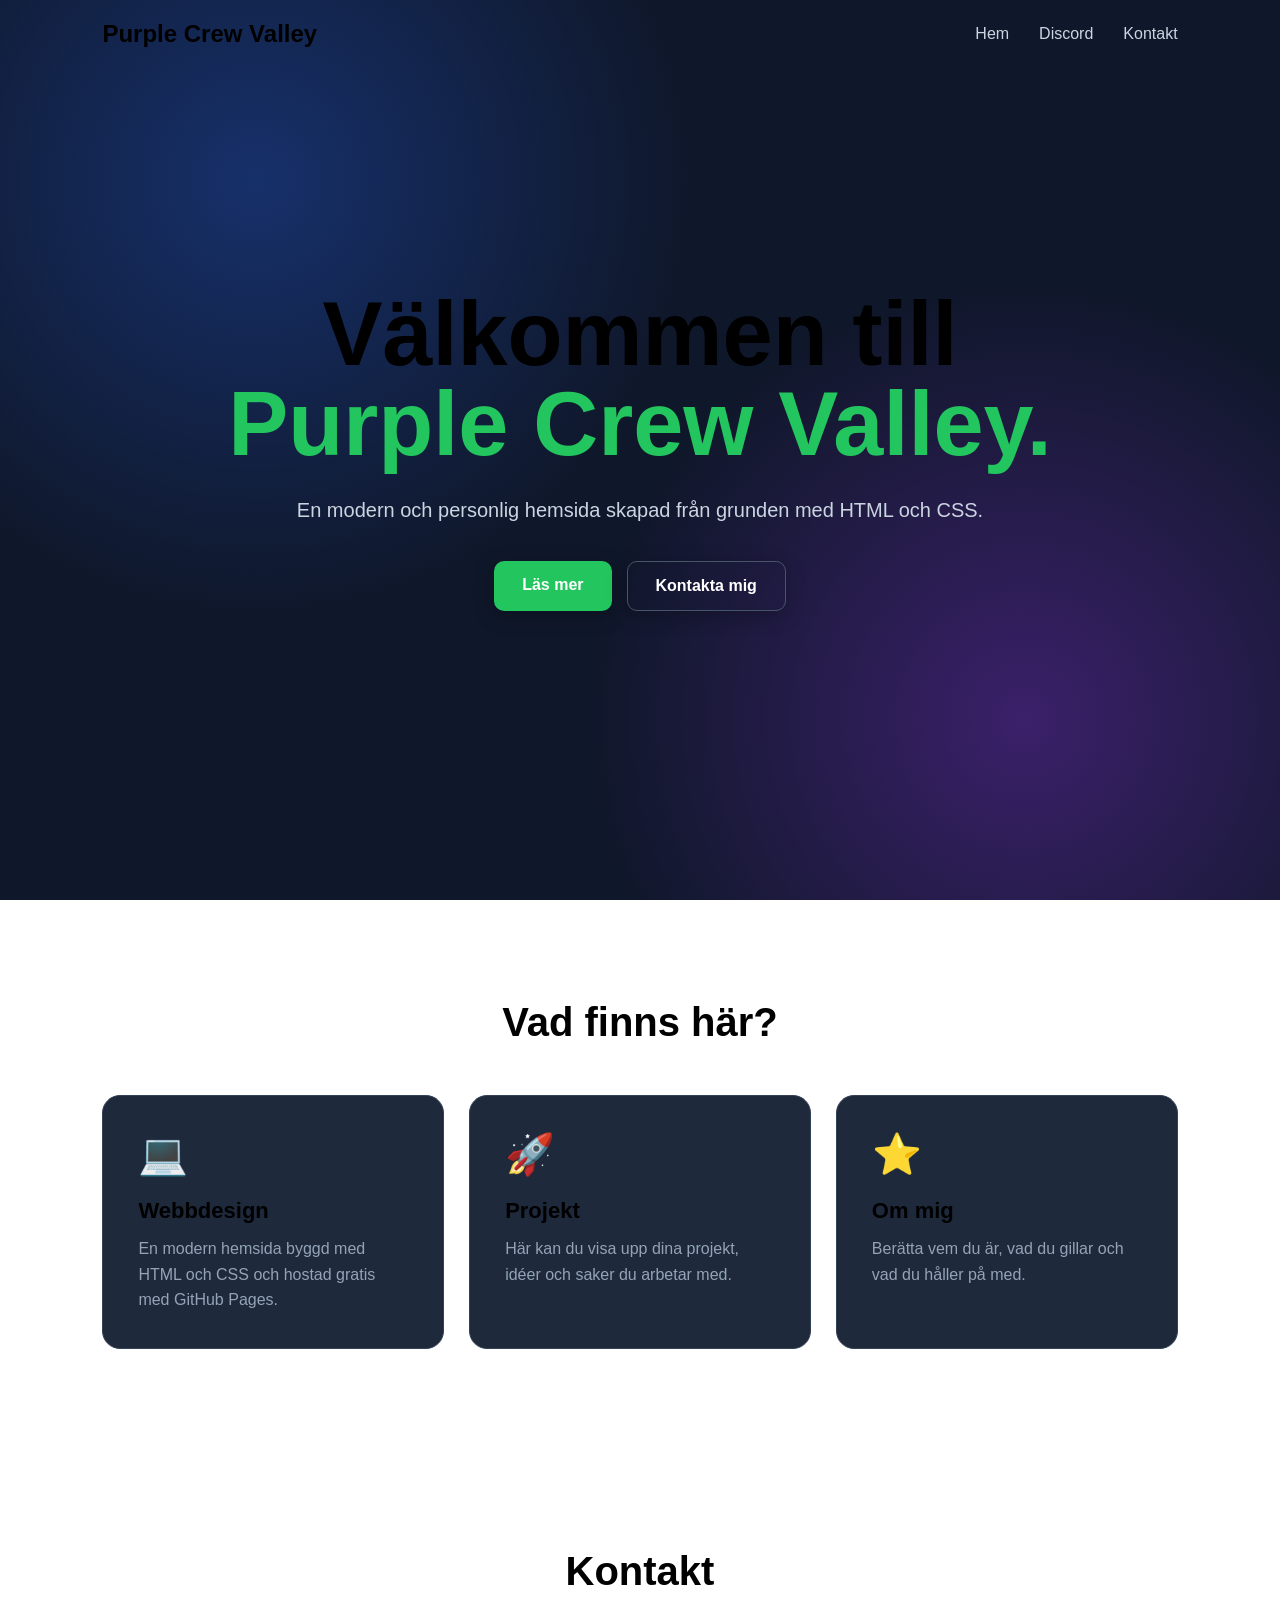
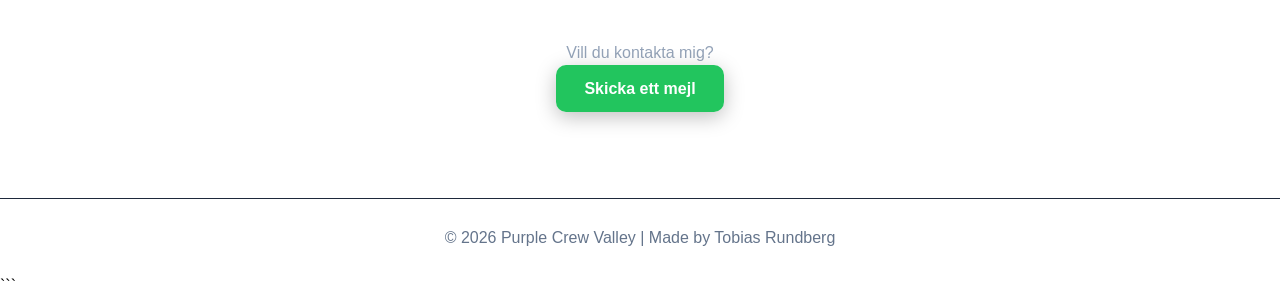
==== index.html @ bbff4521 "Update index.html" ====
<!DOCTYPE html>
<html lang="sv">
<head>
    <meta charset="UTF-8">
    <meta name="viewport" content="width=device-width, initial-scale=1.0">

    <title>Purple crew valley</title>
    <link rel="stylesheet" href="style.css">
</head>

<body>

    <!-- NAVIGATION -->

    <nav>
        <div class="logo">Purple Crew Valley</div>

        <ul class="nav-links">
            <li><a href="#hem">Hem</a></li>
            <li><a href="https://discord.gg/9gud7sJWKq target="_blank">Discord</a></li>
            <li><a href="#kontakt">Kontakt</a></li>
        </ul>
    </nav>


    <!-- STARTSIDA -->

    <section class="hero" id="hem">

        <div class="hero-content">

            <h1>Välkommen till <span>Purple Crew Valley.</span></h1>

            <p>
                En modern och personlig hemsida skapad från grunden
                med HTML och CSS.
            </p>

            <div class="buttons">
                <a href="#om" class="button primary">Läs mer</a>
                <a href="#kontakt" class="button secondary">Kontakta mig</a>
            </div>

        </div>

    </section>


    <!-- OM -->

    <section id="om">

        <h2 class="section-title">Vad finns här?</h2>

        <div class="cards">

            <div class="card">
                <div class="card-icon">💻</div>

                <h3>Webbdesign</h3>

                <p>
                    En modern hemsida byggd med HTML och CSS
                    och hostad gratis med GitHub Pages.
                </p>
            </div>


            <div class="card">
                <div class="card-icon">🚀</div>

                <h3>Projekt</h3>

                <p>
                    Här kan du visa upp dina projekt,
                    idéer och saker du arbetar med.
                </p>
            </div>


            <div class="card">
                <div class="card-icon">⭐</div>

                <h3>Om mig</h3>

                <p>
                    Berätta vem du är, vad du gillar och
                    vad du håller på med.
                </p>
            </div>

        </div>

    </section>


    <!-- KONTAKT -->

    <section id="kontakt">

        <h2 class="section-title">Kontakt</h2>

        <div style="text-align:center; color:#94a3b8;">
            <p>
                Vill du kontakta mig?
            </p>

            <br>

            <a href="tobiasrundberg3@gmail.com"
               class="button primary">
                Skicka ett mejl
            </a>
        </div>

    </section>


    <!-- FOOTER -->

    <footer>
        © 2026 Purple Crew Valley | Made by Tobias Rundberg
    </footer>

</body>
</html>
```
---- style.css ----
* {
            margin: 0;
            padding: 0;
            box-sizing: border-box;
        }

        html {
            scroll-behavior: smooth;
        }

        body {
            font-family: Arial, Helvetica, sans-serif;
            background: #bf00ff
            color: white;
        }

        /* NAVIGATION */

        nav {
            width: 100%;
            padding: 20px 8%;
            display: flex;
            justify-content: space-between;
            align-items: center;
            position: absolute;
            top: 0;
            left: 0;
            z-index: 10;
        }

        .logo {
            font-size: 24px;
            font-weight: bold;
        }

        .nav-links {
            display: flex;
            gap: 30px;
            list-style: none;
        }

        .nav-links a {
            color: #cbd5e1;
            text-decoration: none;
            transition: 0.3s;
        }

        .nav-links a:hover {
                color: #60a5fa;
                transform: translateY(-2px);
            }

        /* HERO */

        .hero {
            min-height: 100vh;
            display: flex;
            align-items: center;
            justify-content: center;
            text-align: center;
            padding: 100px 20px;

            background:
                radial-gradient(circle at 20% 20%, #2563eb55, transparent 35%),
                radial-gradient(circle at 80% 80%, #9333ea55, transparent 35%),
                #0f172a;
        }

            .hero-image {
                width: 180px;
                height: 180px;
                object-fit: cover;
                border-radius: 50%;
                margin-bottom: 30px;
                border: 4px solid #60a5fa;
                box-shadow: 0 10px 30px rgba(0, 0, 0, 0.4);
                transition: 0.4s;
}

            .hero-image:hover {
                transform: scale(1.08) rotate(3deg);
}

        .hero-content {
            max-width: 850px;
        }

        .hero h1 {
            font-size: clamp(45px, 8vw, 90px);
            line-height: 1;
            margin-bottom: 25px;
        }

        .hero h1 span {
            color: #22c55e;
        }

        .hero p {
            color: #cbd5e1;
            font-size: 20px;
            line-height: 1.6;
            margin-bottom: 35px;
        }

        .buttons {
            display: flex;
            justify-content: center;
            gap: 15px;
            flex-wrap: wrap;
        }

        .button {
            padding: 15px 28px;
            border-radius: 10px;
            text-decoration: none;
            font-weight: bold;
            transition: 0.3s;
            box-shadow: 0 5px 20px rgba(0, 0, 0, 0.25);
        }

        .primary {
            background: #22c55e;
            color: white;
        }

        .primary:hover {
            background: #1d4ed8;
            transform: translateY(-3px);
            box-shadwo: 1 10px 30px rgba(37, 99, 235, 0.4);
        }

        .secondary {
            border: 1px solid #475569;
            color: white;
        }

        .secondary:hover {
            background: #1e293b;
            transform: translateY(-3px);
        }

        /* SECTION */

        section {
            padding: 100px 8%;
        }

        .section-title {
            text-align: center;
            font-size: 40px;
            margin-bottom: 50px;
        }

        /* CARDS */

        .cards {
            max-width: 1100px;
            margin: auto;
            display: grid;
            grid-template-columns: repeat(3, 1fr);
            gap: 25px;
        }

        .card {
            background: #1e293b;
            padding: 35px;
            border-radius: 18px;
            border: 1px solid #334155;
            transition: 0.3s;
        }

        .card:hover {
            transform: translateY(-10px) scale(1.02);
            border-color: #60a5fa;
            box-shadow: 0 15px 35px rgba(0, 0, 0, 0.3);
        }

        .card-icon {
            font-size: 40px;
            margin-bottom: 20px;
            transition: 0.3s;
        }

        .card:hover .card-icon {
    transform: scale(1.2) rotate(5deg);
}

        .card h3 {
            font-size: 22px;
            margin-bottom: 12px;
        }

        .card p {
            color: #94a3b8;
            line-height: 1.6;
        }

        /* FOOTER */

        footer {
            text-align: center;
            padding: 30px;
            border-top: 1px solid #1e293b;
            color: #64748b;
        }

        /* MOBIL */

        @media (max-width: 700px) {

            nav {
                padding: 20px;
            }

            .nav-links {
                gap: 15px;
                font-size: 14px;
            }

            .cards {
                grid-template-columns: 1fr;
            }

            .hero p {
                font-size: 17px;
            }
        }

            @keyframes fadeIn {
    from {
        opacity: 0;
        transform: translateY(30px);
    }

    to {
        opacity: 1;
        transform: translateY(0);
    }
}

.hero-content {
    animation: fadeIn 1s ease-out;
}
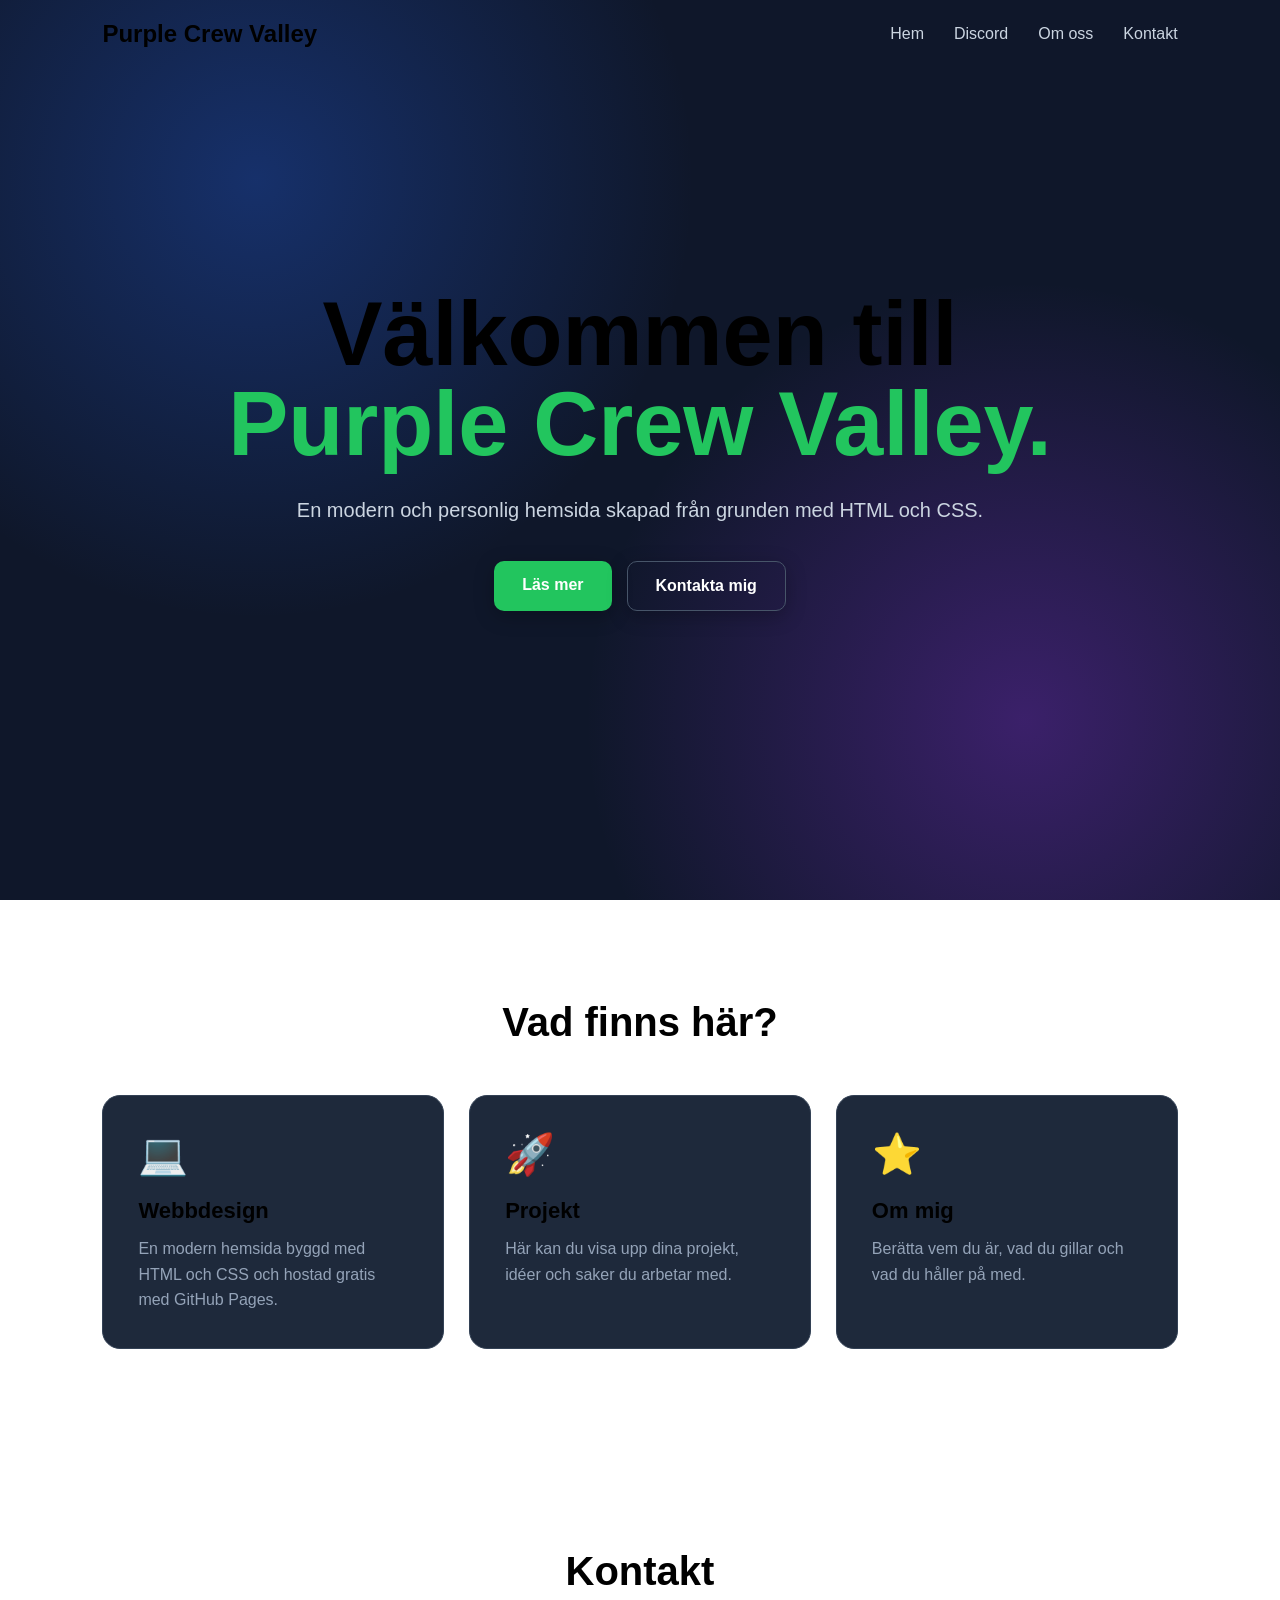
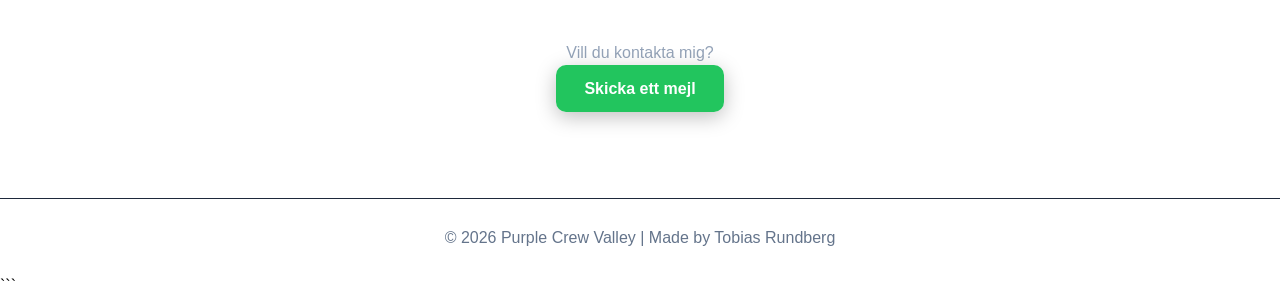
==== commit a524c7f0: "Update index.html" ====
--- a/index.html
+++ b/index.html
@@ -18,6 +18,7 @@
         <ul class="nav-links">
             <li><a href="#hem">Hem</a></li>
             <li><a href="https://discord.gg/9gud7sJWKq target="_blank">Discord</a></li>
+            <li><a href="#om.html">Om oss</a></li>
             <li><a href="#kontakt">Kontakt</a></li>
         </ul>
     </nav>
--- a/style.css
+++ b/style.css
@@ -66,20 +66,6 @@
                 #0f172a;
         }
 
-            .hero-image {
-                width: 180px;
-                height: 180px;
-                object-fit: cover;
-                border-radius: 50%;
-                margin-bottom: 30px;
-                border: 4px solid #60a5fa;
-                box-shadow: 0 10px 30px rgba(0, 0, 0, 0.4);
-                transition: 0.4s;
-}
-
-            .hero-image:hover {
-                transform: scale(1.08) rotate(3deg);
-}
 
         .hero-content {
             max-width: 850px;
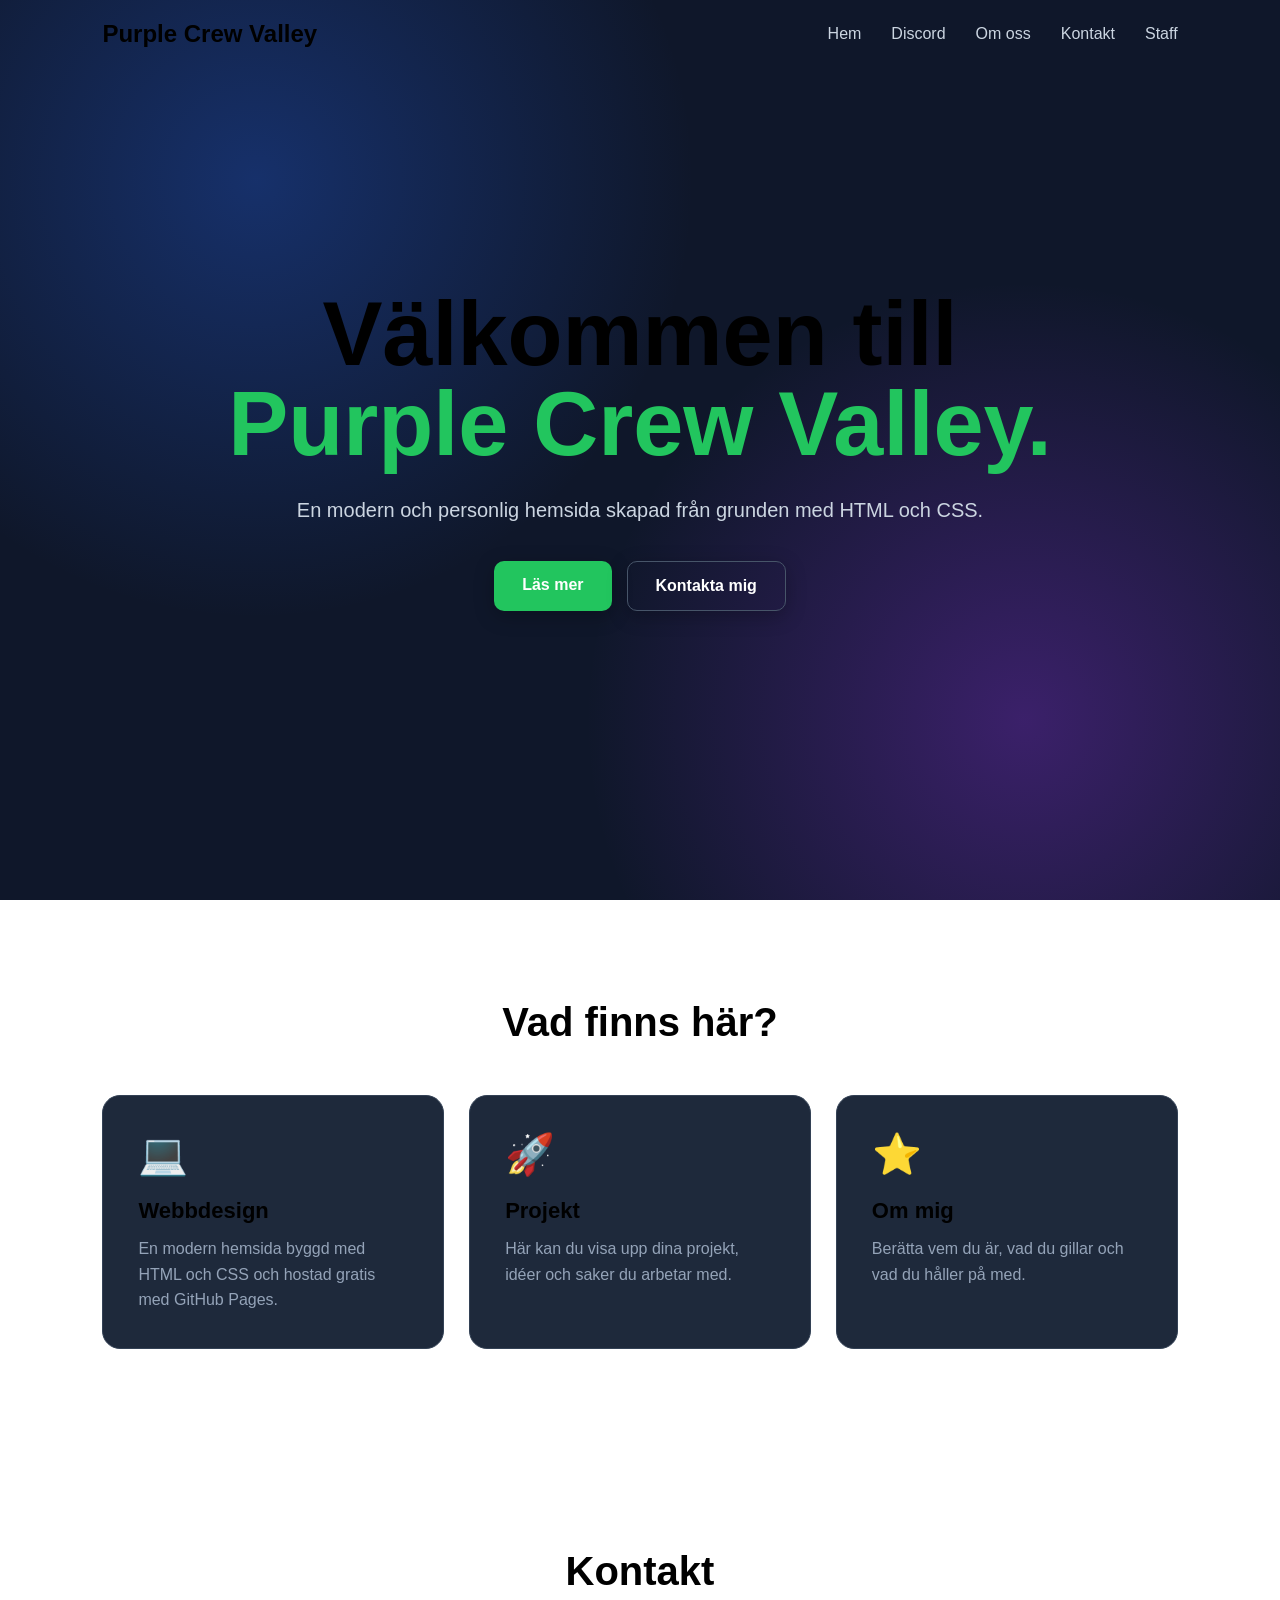
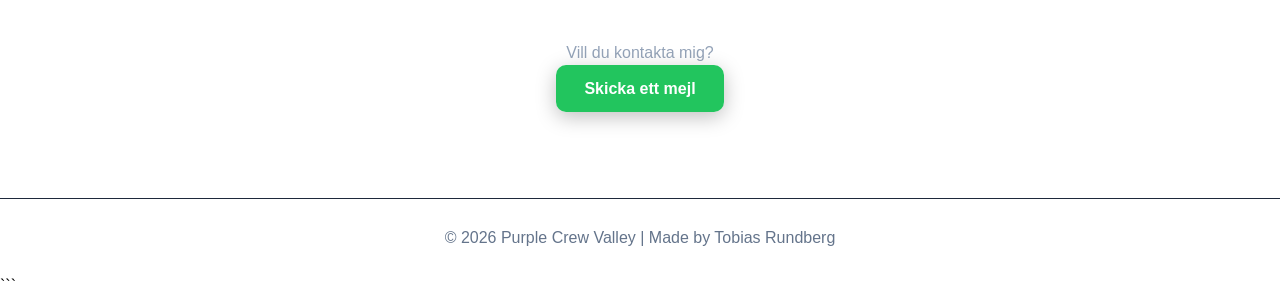
==== commit 9ef2e4a6: "Update index.html" ====
--- a/index.html
+++ b/index.html
@@ -16,10 +16,11 @@
         <div class="logo">Purple Crew Valley</div>
 
         <ul class="nav-links">
-            <li><a href="#hem">Hem</a></li>
+            <li><a href="index.html">Hem</a></li>
             <li><a href="https://discord.gg/9gud7sJWKq target="_blank">Discord</a></li>
-            <li><a href="#om.html">Om oss</a></li>
+            <li><a href="om.html">Om oss</a></li>
             <li><a href="#kontakt">Kontakt</a></li>
+            <li><a href="staffs.html">Staff</a></li>
         </ul>
     </nav>
 
--- a/style.css
+++ b/style.css
@@ -227,3 +227,137 @@
 .hero-content {
     animation: fadeIn 1s ease-out;
 }
+
+/* =========================
+   STAFF
+   ========================= */
+
+.staff-section {
+    min-height: 100vh;
+    padding: 140px 8% 80px;
+
+    background:
+        radial-gradient(circle at 20% 20%, #2563eb55, transparent 35%),
+        radial-gradient(circle at 80% 80%, #9333ea55, transparent 35%),
+        #0f172a;
+}
+
+.staff-header {
+    text-align: center;
+    margin-bottom: 60px;
+}
+
+.staff-header h1 {
+    font-size: clamp(45px, 7vw, 75px);
+    margin-bottom: 20px;
+}
+
+.staff-header h1 span {
+    color: #60a5fa;
+}
+
+.staff-header p {
+    color: #94a3b8;
+    font-size: 18px;
+}
+
+.staff-container {
+    max-width: 1100px;
+    margin: auto;
+
+    display: grid;
+    grid-template-columns: repeat(2, 1fr);
+    gap: 30px;
+}
+
+.staff-card {
+    background: #1e293b;
+
+    border: 1px solid #334155;
+    border-radius: 20px;
+
+    padding: 40px;
+
+    text-align: center;
+
+    transition: 0.3s;
+}
+
+.staff-card:hover {
+    transform: translateY(-10px);
+    border-color: #60a5fa;
+
+    box-shadow:
+        0 15px 35px rgba(0, 0, 0, 0.3);
+}
+
+.staff-avatar {
+    width: 90px;
+    height: 90px;
+
+    margin: 0 auto 20px;
+
+    display: flex;
+    align-items: center;
+    justify-content: center;
+
+    font-size: 45px;
+
+    background: #0f172a;
+
+    border-radius: 50%;
+
+    border: 2px solid #334155;
+
+    transition: 0.3s;
+}
+
+.staff-card:hover .staff-avatar {
+    transform: scale(1.1) rotate(5deg);
+}
+
+.staff-card h2 {
+    margin-bottom: 12px;
+}
+
+.staff-card p {
+    color: #94a3b8;
+
+    line-height: 1.6;
+
+    margin-top: 15px;
+}
+
+.staff-role {
+    display: inline-block;
+
+    padding: 7px 15px;
+
+    border-radius: 20px;
+
+    font-size: 14px;
+
+    font-weight: bold;
+}
+
+/* ROLLER */
+
+.owner {
+    background: #92400e;
+    color: #fef3c7;
+}
+
+.co-owner {
+    background: #1e40af;
+    color: #dbeafe;
+}
+
+.admin {
+    background: #166534;
+    color: #dcfce7;
+}
+
+.moderator {
+    background: #6b21a8;
+    color: #f3e8ff;
+}
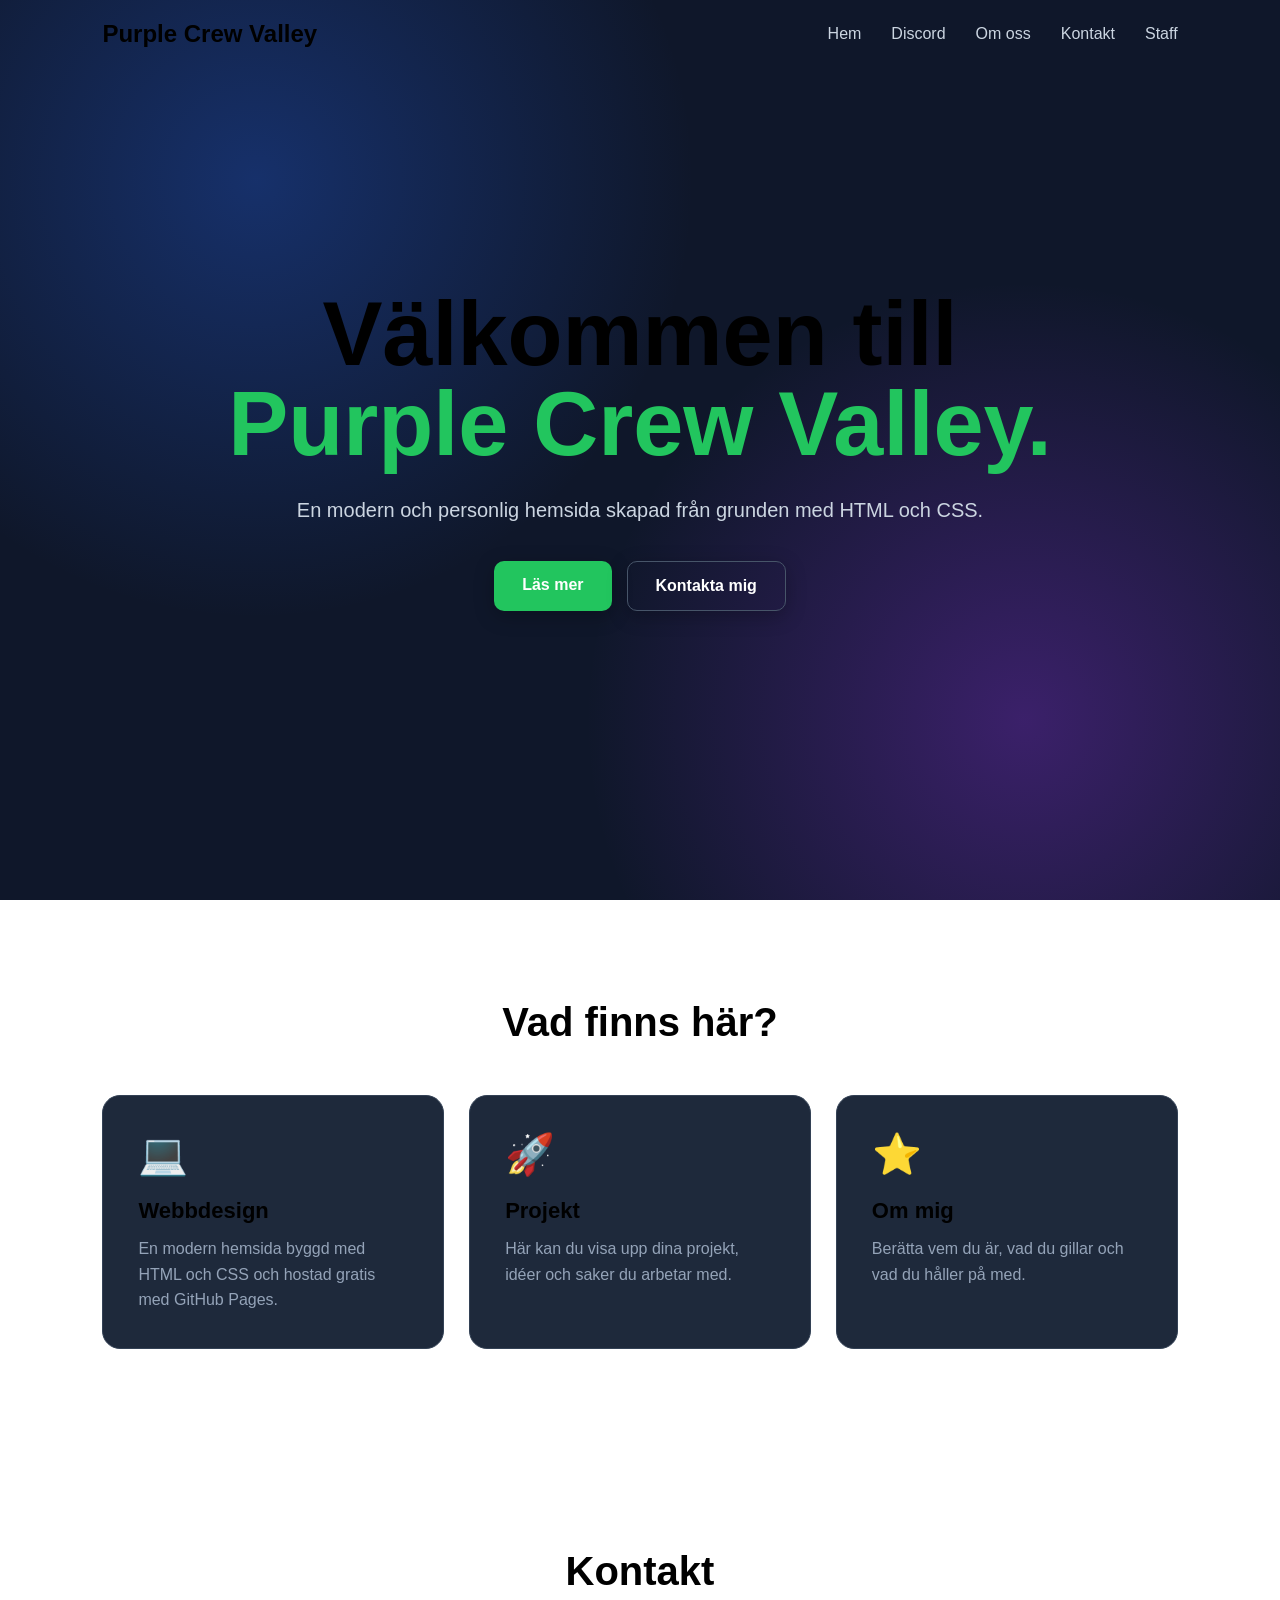
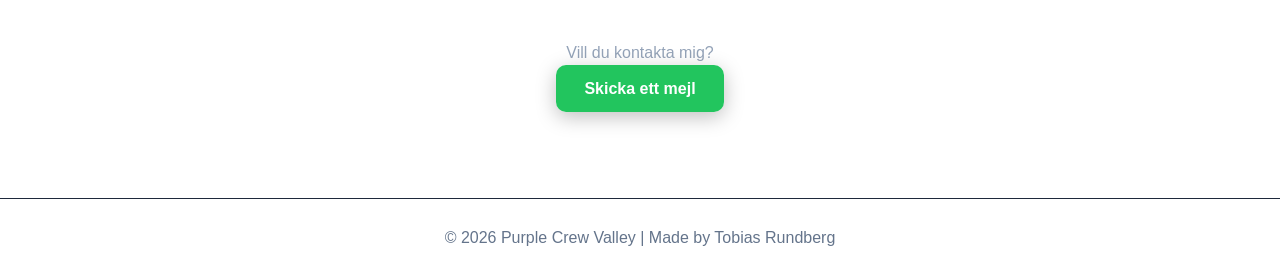
==== commit 36c52f55: "Update index.html" ====
--- a/index.html
+++ b/index.html
@@ -126,4 +126,4 @@
 
 </body>
 </html>
-```
+
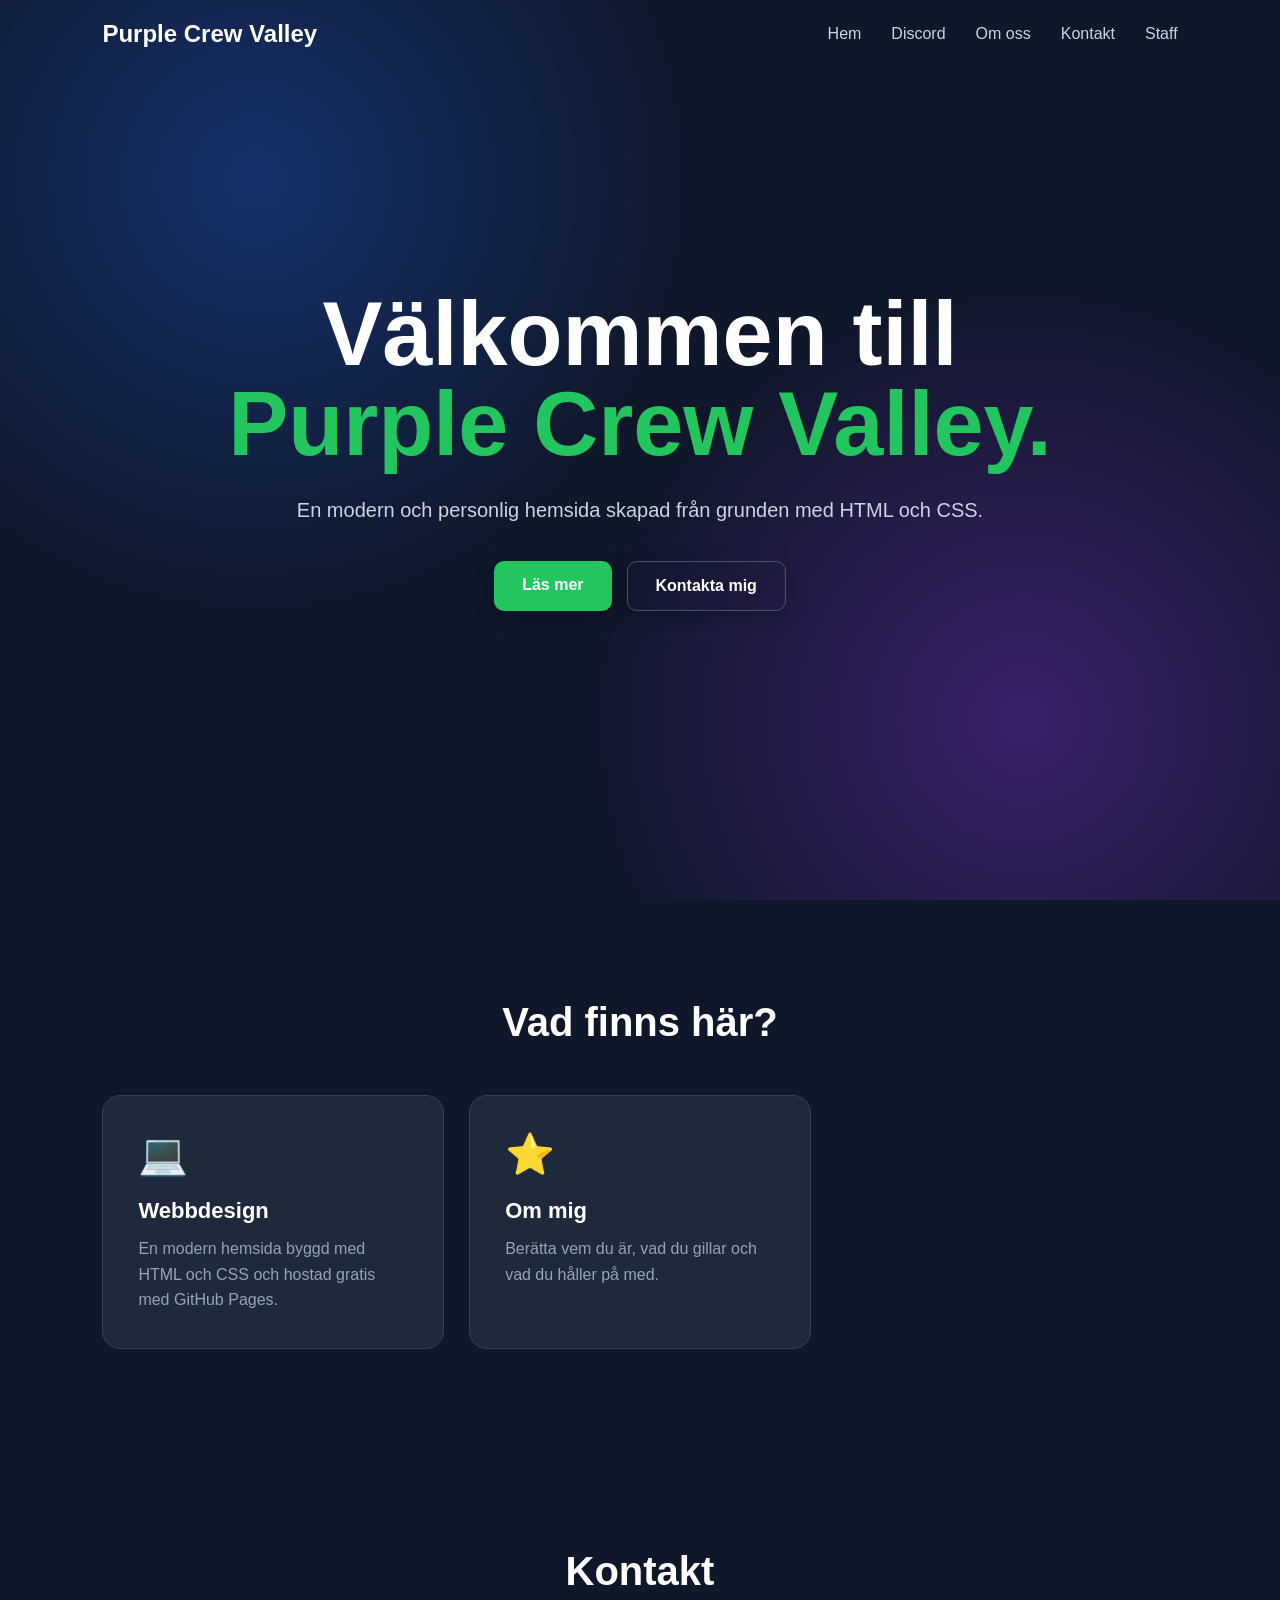
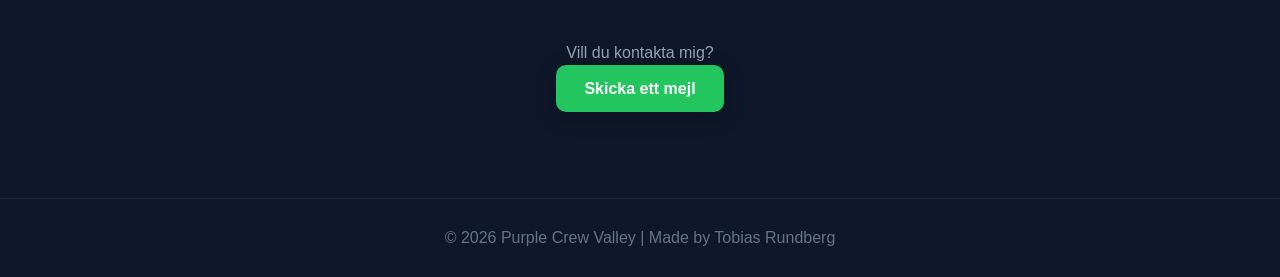
==== commit efca3169: "Update index.html" ====
--- a/index.html
+++ b/index.html
@@ -66,19 +66,7 @@
                     och hostad gratis med GitHub Pages.
                 </p>
             </div>
-
-
-            <div class="card">
-                <div class="card-icon">🚀</div>
-
-                <h3>Projekt</h3>
-
-                <p>
-                    Här kan du visa upp dina projekt,
-                    idéer och saker du arbetar med.
-                </p>
-            </div>
-
+            
 
             <div class="card">
                 <div class="card-icon">⭐</div>
--- a/style.css
+++ b/style.css
@@ -10,8 +10,14 @@
 
         body {
             font-family: Arial, Helvetica, sans-serif;
-            background: #bf00ff
-            color: white;
+    color: white;
+
+    background:
+        radial-gradient(circle at 20% 20%, #2563eb55, transparent 35%),
+        radial-gradient(circle at 80% 80%, #9333ea55, transparent 35%),
+        #0f172a;
+
+    background-attachment: fixed;
         }
 
         /* NAVIGATION */
@@ -60,10 +66,8 @@
             text-align: center;
             padding: 100px 20px;
 
-            background:
-                radial-gradient(circle at 20% 20%, #2563eb55, transparent 35%),
-                radial-gradient(circle at 80% 80%, #9333ea55, transparent 35%),
-                #0f172a;
+            background: transparent;
+
         }
 
 
@@ -228,6 +232,7 @@
     animation: fadeIn 1s ease-out;
 }
 
+
 /* =========================
    STAFF
    ========================= */
@@ -235,129 +240,138 @@
 .staff-section {
     min-height: 100vh;
     padding: 140px 8% 80px;
-
+}
+
+.staff-header {
+    text-align: center;
+    margin-bottom: 60px;
+}
+
+.staff-header h1 {
+    font-size: clamp(45px, 7vw, 75px);
+    margin-bottom: 20px;
+}
+
+.staff-header h1 span {
+    color: #60a5fa;
+}
+
+.staff-header p {
+    color: #94a3b8;
+    font-size: 18px;
+}
+
+.staff-container {
+    max-width: 1100px;
+    margin: auto;
+
+    display: grid;
+    grid-template-columns: repeat(2, 1fr);
+    gap: 30px;
+}
+
+.staff-card {
+    background: #1e293b;
+
+    border: 1px solid #334155;
+    border-radius: 20px;
+
+    padding: 40px;
+
+    text-align: center;
+
+    transition: 0.3s;
+}
+
+.staff-card:hover {
+    transform: translateY(-10px);
+    border-color: #60a5fa;
+
+    box-shadow:
+        0 15px 35px rgba(0, 0, 0, 0.3);
+}
+
+.staff-avatar {
+    width: 90px;
+    height: 90px;
+
+    margin: 0 auto 20px;
+
+    display: flex;
+    align-items: center;
+    justify-content: center;
+
+    font-size: 45px;
+
+    background: #0f172a;
+
+    border-radius: 50%;
+
+    border: 2px solid #334155;
+
+    transition: 0.3s;
+}
+
+.staff-card:hover .staff-avatar {
+    transform: scale(1.1) rotate(5deg);
+}
+
+.staff-card h2 {
+    margin-bottom: 12px;
+}
+
+.staff-card p {
+    color: #94a3b8;
+
+    line-height: 1.6;
+
+    margin-top: 15px;
+}
+
+.staff-role {
+    display: inline-block;
+
+    padding: 7px 15px;
+
+    border-radius: 20px;
+
+    font-size: 14px;
+
+    font-weight: bold;
+}
+
+/* ROLLER */
+
+.owner {
+    background: #92400e;
+    color: #fef3c7;
+}
+
+.co-owner {
+    background: #1e40af;
+    color: #dbeafe;
+}
+
+.admin {
+    background: #166534;
+    color: #dcfce7;
+}
+
+.moderator {
+    background: #6b21a8;
+    color: #f3e8ff;
+}
+
+html,
+body {
+    min-height: 100%;
     background:
         radial-gradient(circle at 20% 20%, #2563eb55, transparent 35%),
         radial-gradient(circle at 80% 80%, #9333ea55, transparent 35%),
         #0f172a;
-}
-
-.staff-header {
-    text-align: center;
-    margin-bottom: 60px;
-}
-
-.staff-header h1 {
-    font-size: clamp(45px, 7vw, 75px);
-    margin-bottom: 20px;
-}
-
-.staff-header h1 span {
-    color: #60a5fa;
-}
-
-.staff-header p {
-    color: #94a3b8;
-    font-size: 18px;
-}
-
-.staff-container {
-    max-width: 1100px;
-    margin: auto;
-
-    display: grid;
-    grid-template-columns: repeat(2, 1fr);
-    gap: 30px;
-}
-
-.staff-card {
-    background: #1e293b;
-
-    border: 1px solid #334155;
-    border-radius: 20px;
-
-    padding: 40px;
-
-    text-align: center;
-
-    transition: 0.3s;
-}
-
-.staff-card:hover {
-    transform: translateY(-10px);
-    border-color: #60a5fa;
-
-    box-shadow:
-        0 15px 35px rgba(0, 0, 0, 0.3);
-}
-
-.staff-avatar {
-    width: 90px;
-    height: 90px;
-
-    margin: 0 auto 20px;
-
-    display: flex;
-    align-items: center;
-    justify-content: center;
-
-    font-size: 45px;
-
-    background: #0f172a;
-
-    border-radius: 50%;
-
-    border: 2px solid #334155;
-
-    transition: 0.3s;
-}
-
-.staff-card:hover .staff-avatar {
-    transform: scale(1.1) rotate(5deg);
-}
-
-.staff-card h2 {
-    margin-bottom: 12px;
-}
-
-.staff-card p {
-    color: #94a3b8;
-
-    line-height: 1.6;
-
-    margin-top: 15px;
-}
-
-.staff-role {
-    display: inline-block;
-
-    padding: 7px 15px;
-
-    border-radius: 20px;
-
-    font-size: 14px;
-
-    font-weight: bold;
-}
-
-/* ROLLER */
-
-.owner {
-    background: #92400e;
-    color: #fef3c7;
-}
-
-.co-owner {
-    background: #1e40af;
-    color: #dbeafe;
-}
-
-.admin {
-    background: #166534;
-    color: #dcfce7;
-}
-
-.moderator {
-    background: #6b21a8;
-    color: #f3e8ff;
-}
+    background-attachment: fixed;
+}
+
+section {
+    background: transparent;
+}
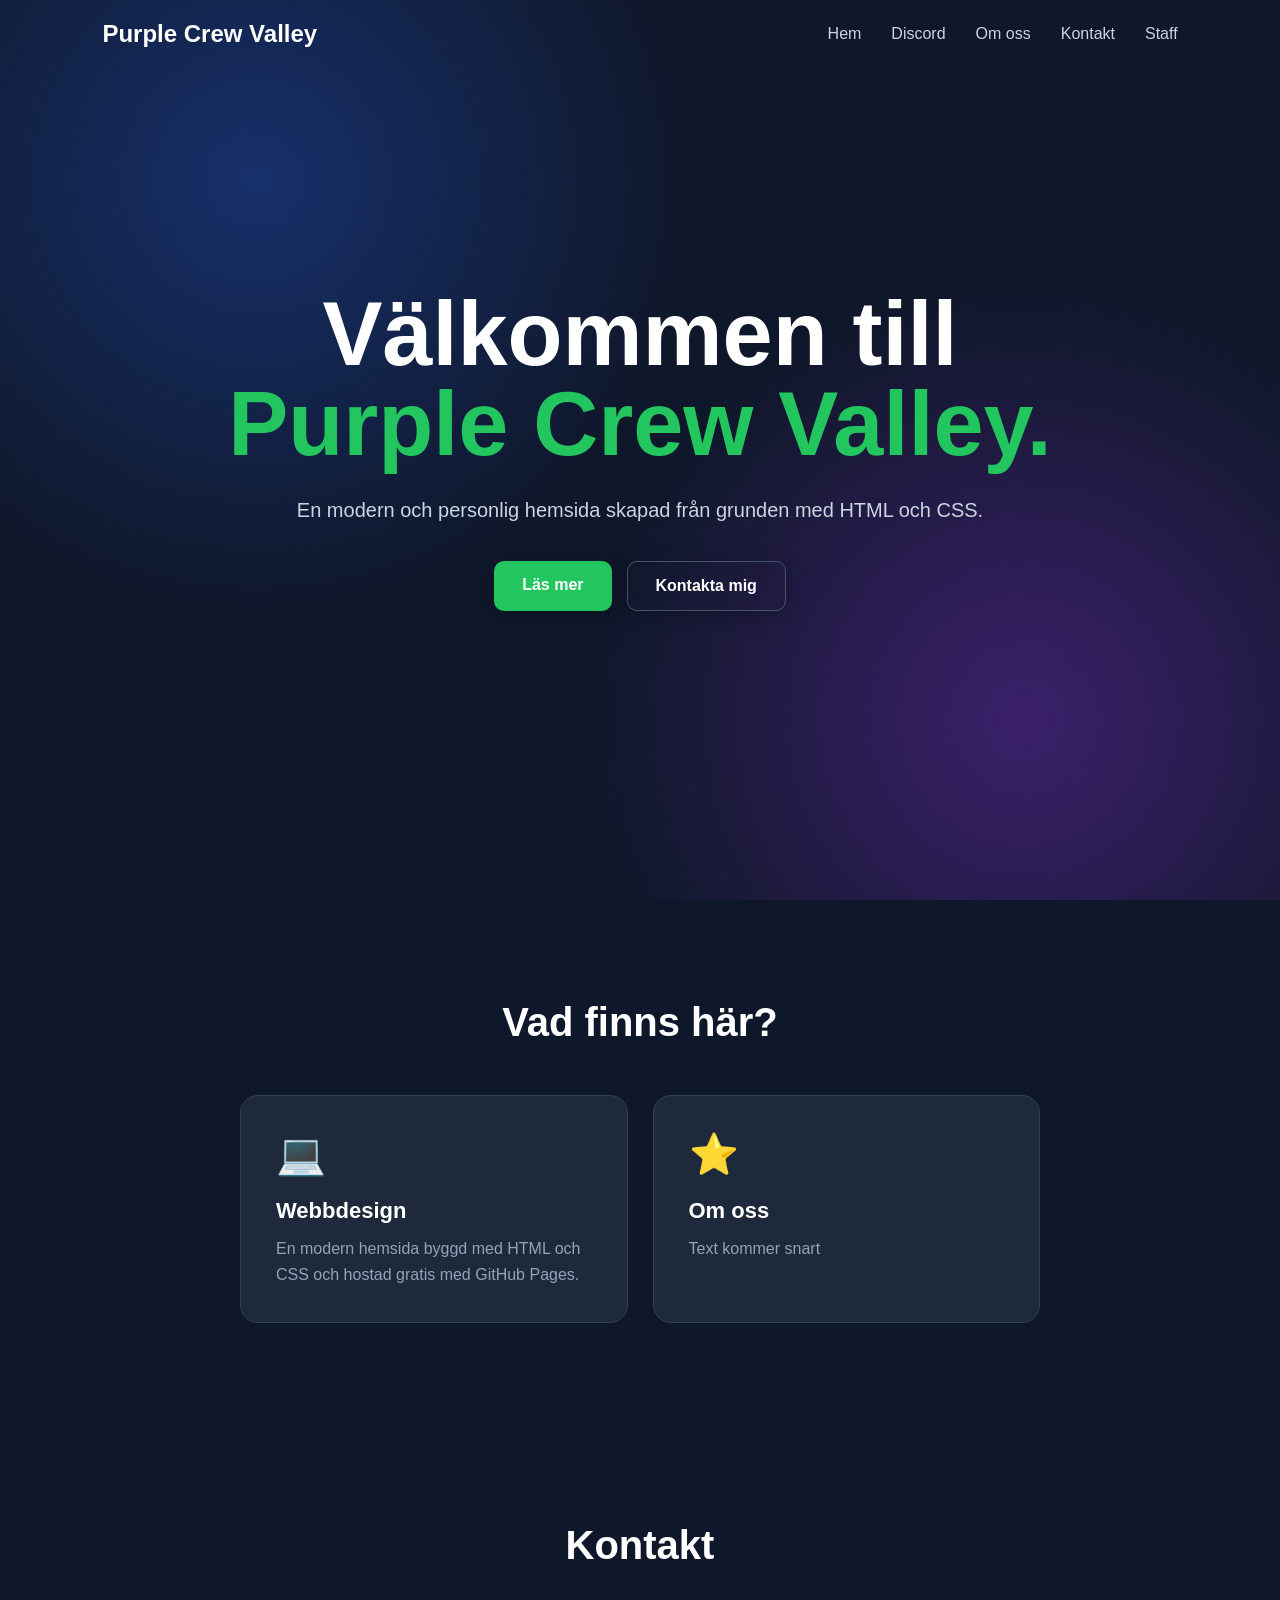
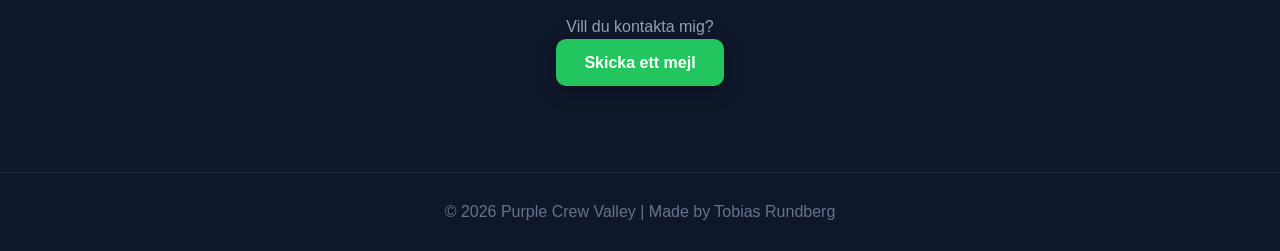
==== commit ad18b9ae: "Update index.html" ====
--- a/index.html
+++ b/index.html
@@ -39,7 +39,7 @@
             </p>
 
             <div class="buttons">
-                <a href="#om" class="button primary">Läs mer</a>
+                <a href="om.html" class="button primary">Läs mer</a>
                 <a href="#kontakt" class="button secondary">Kontakta mig</a>
             </div>
 
@@ -71,11 +71,10 @@
             <div class="card">
                 <div class="card-icon">⭐</div>
 
-                <h3>Om mig</h3>
+                <h3>Om oss</h3>
 
                 <p>
-                    Berätta vem du är, vad du gillar och
-                    vad du håller på med.
+                    Text kommer snart
                 </p>
             </div>
 
--- a/style.css
+++ b/style.css
@@ -144,10 +144,10 @@
         /* CARDS */
 
         .cards {
-            max-width: 1100px;
+            max-width: 800px;
             margin: auto;
             display: grid;
-            grid-template-columns: repeat(3, 1fr);
+            grid-template-columns: repeat(2, 1fr);
             gap: 25px;
         }
 
@@ -208,7 +208,7 @@
             }
 
             .cards {
-                grid-template-columns: 1fr;
+                grid-template-columns: repeat(3, 1fr);
             }
 
             .hero p {
